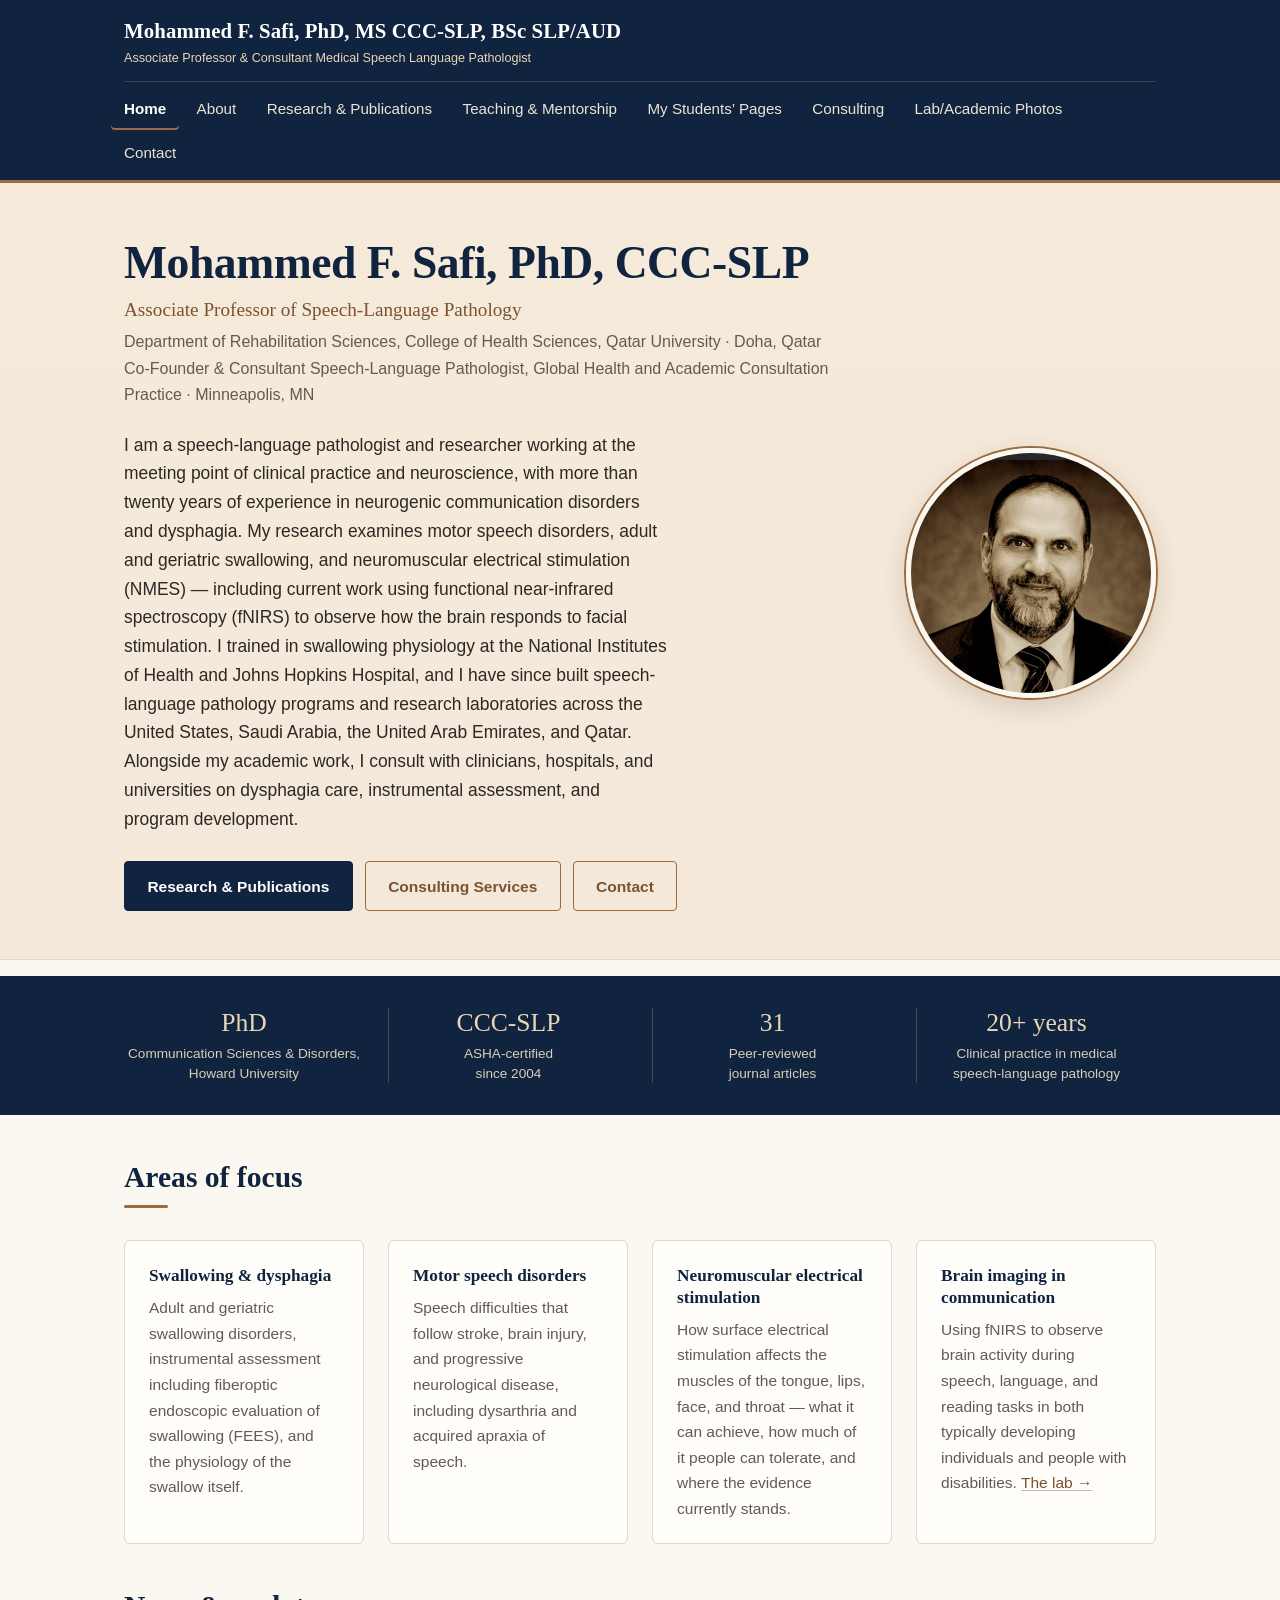
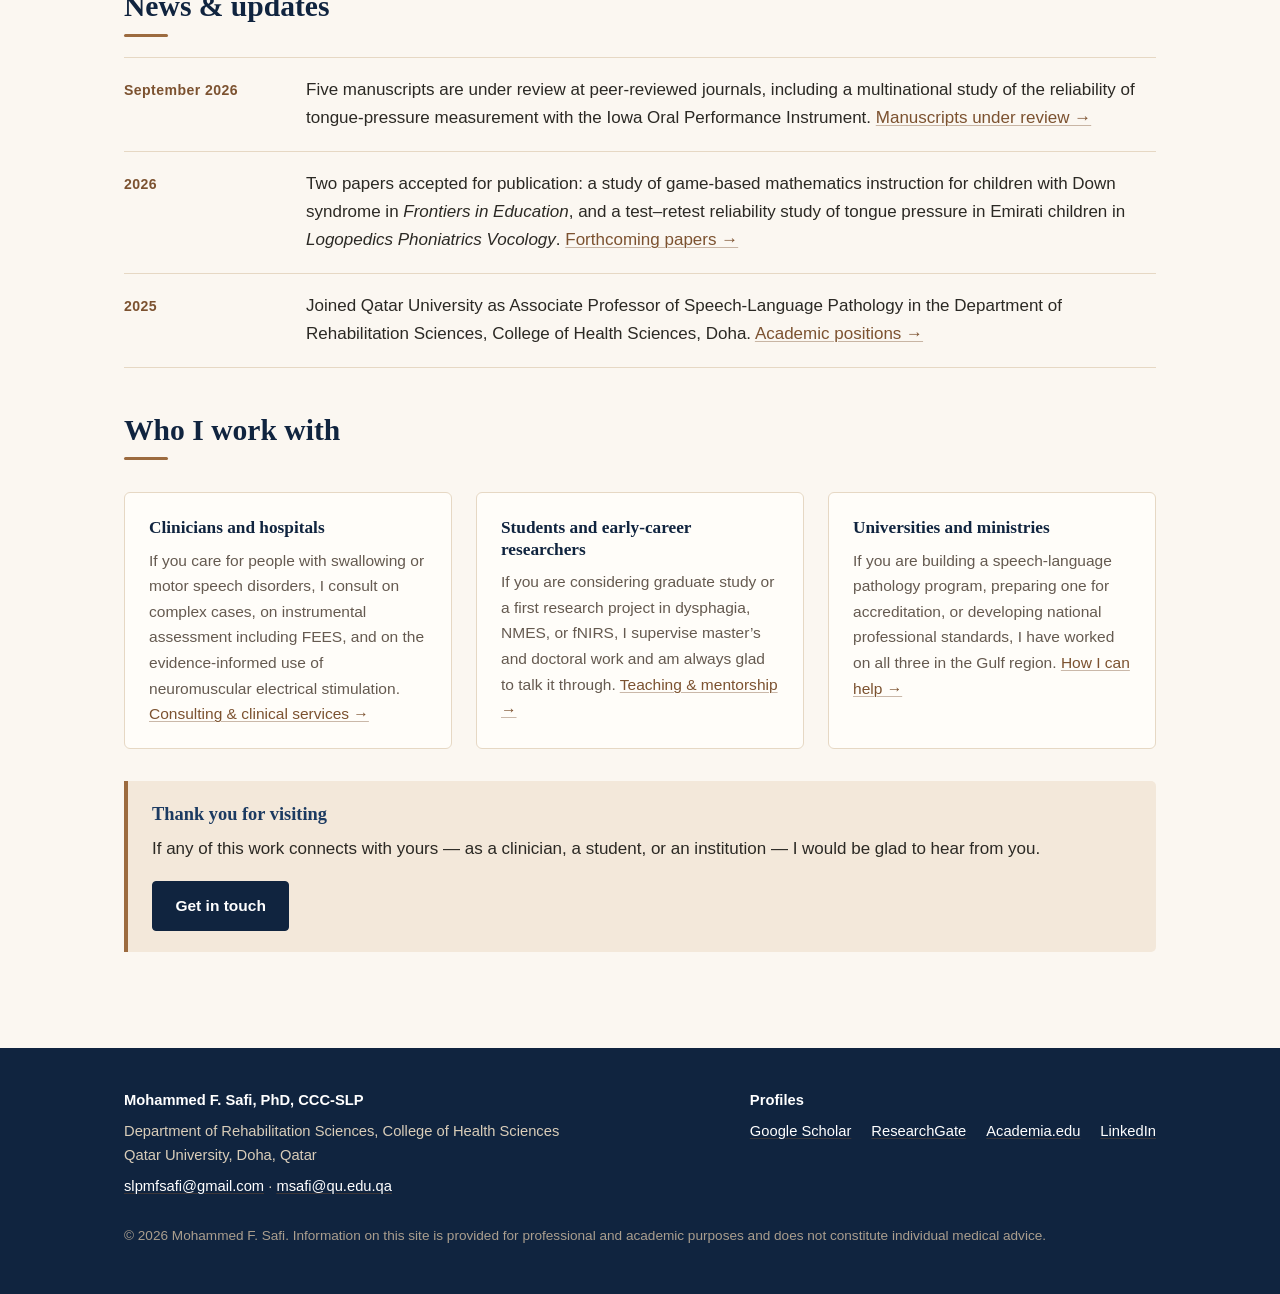
==== index.html @ d958c266 "Add lab.html for the Neuroscience of Education Research Lab A new page for the laboratory founded at" ====
<!DOCTYPE html>
<html lang="en">
<head>
<meta charset="utf-8">
<meta name="viewport" content="width=device-width, initial-scale=1">
<title>Dr. Mohammed F. Safi, PhD, CCC-SLP | Speech-Language Pathology</title>
<meta name="description" content="Dr. Mohammed F. Safi, PhD, CCC-SLP — Associate Professor of Speech-Language Pathology at Qatar University. Research and clinical practice in dysphagia, motor speech disorders, neuromuscular electrical stimulation (NMES), and fNIRS neuroimaging.">
<link rel="canonical" href="https://slpmfsafi.github.io/">
<meta property="og:type" content="profile">
<meta property="og:title" content="Dr. Mohammed F. Safi, PhD, CCC-SLP">
<meta property="og:description" content="Associate Professor of Speech-Language Pathology at Qatar University. Dysphagia, motor speech disorders, NMES and fNIRS neuroimaging research.">
<meta property="og:image" content="https://slpmfsafi.github.io/assets/headshot.jpg">
<meta property="og:url" content="https://slpmfsafi.github.io/">
<meta name="twitter:card" content="summary">
<link rel="icon" href="assets/favicon.svg" type="image/svg+xml">
<link rel="apple-touch-icon" href="assets/headshot-small.jpg">
<link rel="stylesheet" href="assets/style.css?v=8e58b23b">
<script type="application/ld+json">
{
  "@context":"https://schema.org",
  "@type":"Person",
  "name":"Mohammed F. Safi",
  "honorificPrefix":"Dr.",
  "honorificSuffix":"PhD, CCC-SLP",
  "jobTitle":"Associate Professor of Speech-Language Pathology",
  "url":"https://slpmfsafi.github.io/",
  "image":"https://slpmfsafi.github.io/assets/headshot.jpg",
  "email":"mailto:slpmfsafi@gmail.com",
  "worksFor":{"@type":"CollegeOrUniversity","name":"Qatar University","department":"Department of Rehabilitation Sciences, College of Health Sciences"},
  "alumniOf":[
    {"@type":"CollegeOrUniversity","name":"Howard University"},
    {"@type":"CollegeOrUniversity","name":"Rockhurst University"},
    {"@type":"CollegeOrUniversity","name":"Applied Science University, Amman"}
  ],
  "knowsAbout":["Dysphagia","Motor speech disorders","Neurogenic communication disorders","Neuromuscular electrical stimulation","Fiberoptic endoscopic evaluation of swallowing","fNIRS neuroimaging"],
  "sameAs":[
    "https://scholar.google.com/citations?user=mkrERxgAAAAJ",
    "https://www.researchgate.net/profile/Mohammed_Safi7",
    "https://www.linkedin.com/in/mohammed-safi-00587445/",
    "https://fontbonne.academia.edu/MohammedSafi"
  ]
}
</script>
</head>
<body>
<a class="skip-link" href="#main">Skip to main content</a>

<header class="site-header">
  <div class="wrap header-inner">
    <a class="brand" href="index.html">
      <span class="brand-name">Mohammed F. Safi, PhD, MS CCC-SLP, BSc SLP/AUD</span>
      <span class="brand-role">Associate Professor &amp; Consultant Medical Speech Language Pathologist</span>
    </a>
    <nav class="site-nav" aria-label="Main">
      <ul>
        <li><a href="index.html" aria-current="page">Home</a></li>
        <li><a href="about.html">About</a></li>
        <li><a href="research.html">Research &amp; Publications</a></li>
        <li><a href="teaching.html">Teaching &amp; Mentorship</a></li>
        <li><a href="students.html">My Students&rsquo; Pages</a></li>
        <li><a href="consulting.html">Consulting</a></li>
        <li><a href="photos.html">Lab/Academic Photos</a></li>
        <li><a href="contact.html">Contact</a></li>
      </ul>
    </nav>
  </div>
</header>

<main id="main">

  <section class="hero">
    <div class="wrap hero-grid">
      <div>
        <h1>Mohammed F. Safi, PhD, CCC-SLP</h1>
        <p class="role">Associate Professor of Speech-Language Pathology</p>
        <p class="affil">Department of Rehabilitation Sciences, College of Health Sciences, Qatar University &middot; Doha, Qatar<br>
        Co-Founder &amp; Consultant Speech-Language Pathologist, Global Health and Academic Consultation Practice &middot; Minneapolis, MN</p>
        <p class="intro">I am a speech-language pathologist and researcher working at the meeting point of clinical practice and neuroscience, with more than twenty years of experience in neurogenic communication disorders and dysphagia. My research examines motor speech disorders, adult and geriatric swallowing, and neuromuscular electrical stimulation (NMES) &mdash; including current work using functional near-infrared spectroscopy (fNIRS) to observe how the brain responds to facial stimulation. I trained in swallowing physiology at the National Institutes of Health and Johns Hopkins Hospital, and I have since built speech-language pathology programs and research laboratories across the United States, Saudi Arabia, the United Arab Emirates, and Qatar. Alongside my academic work, I consult with clinicians, hospitals, and universities on dysphagia care, instrumental assessment, and program development.</p>
        <div class="btn-row">
          <a class="btn" href="research.html">Research &amp; Publications</a>
          <a class="btn btn-outline" href="consulting.html">Consulting Services</a>
          <a class="btn btn-outline" href="contact.html">Contact</a>
        </div>
      </div>
      <img class="portrait" src="assets/headshot.jpg" width="720" height="720"
           alt="Portrait of Dr. Mohammed F. Safi, wearing a dark suit and tie.">
    </div>
  </section>

  <section class="credentials" aria-label="Credentials at a glance">
    <div class="wrap">
      <ul>
        <li><span class="num">PhD</span><span class="lbl">Communication Sciences &amp; Disorders,<br>Howard University</span></li>
        <li><span class="num">CCC-SLP</span><span class="lbl">ASHA-certified<br>since 2004</span></li>
        <li><span class="num">31</span><span class="lbl">Peer-reviewed<br>journal articles</span></li>
        <li><span class="num">20+ years</span><span class="lbl">Clinical practice in medical<br>speech-language pathology</span></li>
      </ul>
    </div>
  </section>

  <div class="wrap">
    <h2>Areas of focus</h2>
    <div class="cards cards-4">
      <div class="card">
        <h3>Swallowing &amp; dysphagia</h3>
        <p>Adult and geriatric swallowing disorders, instrumental assessment including fiberoptic endoscopic evaluation of swallowing (FEES), and the physiology of the swallow itself.</p>
      </div>
      <div class="card">
        <h3>Motor speech disorders</h3>
        <p>Speech difficulties that follow stroke, brain injury, and progressive neurological disease, including dysarthria and acquired apraxia of speech.</p>
      </div>
      <div class="card">
        <h3>Neuromuscular electrical stimulation</h3>
        <p>How surface electrical stimulation affects the muscles of the tongue, lips, face, and throat &mdash; what it can achieve, how much of it people can tolerate, and where the evidence currently stands.</p>
      </div>
      <div class="card">
        <h3>Brain imaging in communication</h3>
        <p>Using fNIRS to observe brain activity during speech, language, and reading tasks in both typically developing individuals and people with disabilities. <a href="lab.html">The lab &rarr;</a></p>
      </div>
    </div>

    <!-- ================= NEWS & UPDATES =================
         Newest first. Keep exactly THREE items here.
         To add an item: insert a new <div class="entry"> directly below this
         comment, then remove the last entry in the list. Once there are more
         than three items in total, move the removed ones (newest first) to a
         new archive page, news.html, built from this same markup, and add a
         "See all news" link after the list.
         ===================================================== -->
    <h2 id="news">News &amp; updates</h2>
    <div class="entries">
      <div class="entry">
        <div class="when">September 2026</div>
        <div class="what"><p class="detail">Five manuscripts are under review at peer-reviewed journals, including a multinational study of the reliability of tongue-pressure measurement with the Iowa Oral Performance Instrument. <a href="research.html#under-review">Manuscripts under review &rarr;</a></p></div>
      </div>
      <div class="entry">
        <div class="when">2026</div>
        <div class="what"><p class="detail">Two papers accepted for publication: a study of game-based mathematics instruction for children with Down syndrome in <em>Frontiers in Education</em>, and a test&ndash;retest reliability study of tongue pressure in Emirati children in <em>Logopedics Phoniatrics Vocology</em>. <a href="research.html#y2026">Forthcoming papers &rarr;</a></p></div>
      </div>
      <div class="entry">
        <div class="when">2025</div>
        <div class="what"><p class="detail">Joined Qatar University as Associate Professor of Speech-Language Pathology in the Department of Rehabilitation Sciences, College of Health Sciences, Doha. <a href="about.html#positions">Academic positions &rarr;</a></p></div>
      </div>
    </div>

    <h2>Who I work with</h2>
    <div class="cards">
      <div class="card">
        <h3>Clinicians and hospitals</h3>
        <p>If you care for people with swallowing or motor speech disorders, I consult on complex cases, on instrumental assessment including FEES, and on the evidence-informed use of neuromuscular electrical stimulation. <a href="consulting.html">Consulting &amp; clinical services &rarr;</a></p>
      </div>
      <div class="card">
        <h3>Students and early-career researchers</h3>
        <p>If you are considering graduate study or a first research project in dysphagia, NMES, or fNIRS, I supervise master&rsquo;s and doctoral work and am always glad to talk it through. <a href="teaching.html">Teaching &amp; mentorship &rarr;</a></p>
      </div>
      <div class="card">
        <h3>Universities and ministries</h3>
        <p>If you are building a speech-language pathology program, preparing one for accreditation, or developing national professional standards, I have worked on all three in the Gulf region. <a href="consulting.html">How I can help &rarr;</a></p>
      </div>
    </div>

    <div class="callout">
      <h3>Thank you for visiting</h3>
      <p>If any of this work connects with yours &mdash; as a clinician, a student, or an institution &mdash; I would be glad to hear from you.</p>
      <p><a class="btn" href="contact.html">Get in touch</a></p>
    </div>
  </div>

</main>

<footer class="site-footer">
  <div class="wrap footer-inner">
    <div>
      <p><strong style="color:#fff">Mohammed F. Safi, PhD, CCC-SLP</strong></p>
      <p>Department of Rehabilitation Sciences, College of Health Sciences<br>Qatar University, Doha, Qatar</p>
      <p><a href="mailto:slpmfsafi@gmail.com">slpmfsafi@gmail.com</a> &middot; <a href="mailto:msafi@qu.edu.qa">msafi@qu.edu.qa</a></p>
    </div>
    <div>
      <p><strong style="color:#fff">Profiles</strong></p>
      <ul>
        <li><a href="https://scholar.google.com/citations?user=mkrERxgAAAAJ">Google Scholar</a></li>
        <li><a href="https://www.researchgate.net/profile/Mohammed_Safi7">ResearchGate</a></li>
        <li><a href="https://fontbonne.academia.edu/MohammedSafi">Academia.edu</a></li>
        <li><a href="https://www.linkedin.com/in/mohammed-safi-00587445/">LinkedIn</a></li>
      </ul>
    </div>
  </div>
  <div class="wrap"><p class="fine">&copy; 2026 Mohammed F. Safi. Information on this site is provided for professional and academic purposes and does not constitute individual medical advice.</p></div>
</footer>

</body>
</html>
---- assets/style.css ----
/* ==========================================================================
   Dr. Mohammed F. Safi — shared stylesheet
   Plain CSS. No frameworks, no build step.
   ========================================================================== */

:root{
  --navy:#10243F;
  --navy-soft:#1B3A61;
  --ink:#2B2924;
  --muted:#655A50;
  --cream:#FBF7F1;
  --sand:#F3E8DA;
  --line:#E6D8C4;
  --accent:#7C5230;
  --accent-bright:#9C6B3F;
  --card:#FFFDF9;
  --parchment:#E9D5B7;
  --serif:"Iowan Old Style","Palatino Linotype",Palatino,"Book Antiqua",Georgia,"Times New Roman",serif;
  --sans:-apple-system,BlinkMacSystemFont,"Segoe UI",Roboto,"Helvetica Neue",Arial,sans-serif;
  --wrap:1080px;
  --narrow:760px;
}

*,*::before,*::after{box-sizing:border-box}

html{-webkit-text-size-adjust:100%}

body{
  margin:0;
  background:var(--cream);
  color:var(--ink);
  font-family:var(--sans);
  font-size:1.0625rem;
  line-height:1.65;
  -webkit-font-smoothing:antialiased;
}

/* --- Skip link (accessibility) ------------------------------------------ */
.skip-link{
  position:absolute;left:-9999px;top:0;
  background:var(--navy);color:#fff;padding:.75rem 1.25rem;z-index:100;
  text-decoration:none;border-radius:0 0 4px 0;
}
.skip-link:focus{left:0}

/* --- Typography ---------------------------------------------------------- */
h1,h2,h3,h4{font-family:var(--serif);color:var(--navy);line-height:1.25;font-weight:600;margin:0 0 .5em}
h1{font-size:clamp(1.9rem,4.6vw,2.85rem);letter-spacing:-.01em}
h2{font-size:clamp(1.4rem,3vw,1.85rem);margin-top:2.75rem}
h2::after{content:"";display:block;width:2.75rem;height:3px;border-radius:2px;background:var(--accent-bright);margin-top:.55rem}
h3{font-size:1.15rem;margin-top:2rem;color:var(--navy-soft)}
h4{font-size:1rem;margin-top:1.5rem;font-family:var(--sans);text-transform:uppercase;
   letter-spacing:.08em;color:var(--muted);font-weight:700}
p{margin:0 0 1.1rem}
a{color:var(--accent);text-decoration:underline;text-underline-offset:2px;
  text-decoration-thickness:1px;text-decoration-color:rgba(124,82,48,.4)}
a:hover,a:focus{color:var(--navy);text-decoration-color:currentColor}
:focus-visible{outline:3px solid var(--accent-bright);outline-offset:2px;border-radius:2px}
strong{font-weight:700;color:var(--navy)}
hr{border:0;border-top:1px solid var(--line);margin:2.5rem 0}

/* --- Layout -------------------------------------------------------------- */
.wrap{max-width:var(--wrap);margin:0 auto;padding:0 1.5rem}
.narrow{max-width:var(--narrow)}
main{padding-bottom:4rem}
section{margin-bottom:1rem}

/* --- Header & navigation ------------------------------------------------- */
.site-header{background:var(--navy);color:#fff;border-bottom:3px solid var(--accent-bright)}
.site-header a{color:#fff}
.header-inner{padding-top:1.15rem;padding-bottom:.35rem}
.brand{display:block;text-decoration:none;margin-bottom:.85rem;max-width:70ch}
.brand:hover,.brand:focus{text-decoration:none}
.brand-name{display:block;font-family:var(--serif);font-weight:600;line-height:1.25;
  font-size:clamp(1.02rem,2.3vw,1.3rem);letter-spacing:.005em}
.brand-role{display:block;font-family:var(--sans);font-size:.79rem;font-weight:500;
  color:var(--parchment);margin-top:.28rem;line-height:1.45}

.site-nav{border-top:1px solid rgba(255,255,255,.14);padding-top:.35rem}
.site-nav ul{display:flex;flex-wrap:wrap;gap:.1rem .3rem;list-style:none;margin:0 0 0 -.8rem;padding:0}
.site-nav a{
  display:block;padding:.55rem .8rem;border-radius:4px;text-decoration:none;
  font-size:.95rem;color:#EDE4D6;
}
.site-nav a:hover,.site-nav a:focus{background:rgba(255,255,255,.12);color:#fff}
.site-nav a[aria-current]{color:#fff;font-weight:600;box-shadow:inset 0 -2px 0 var(--accent-bright)}

/* --- Page header band ---------------------------------------------------- */
.page-head{background:var(--sand);border-bottom:1px solid var(--line);padding:2.75rem 0 2.25rem;margin-bottom:2.5rem}
.page-head h1{margin-bottom:.35rem}
.page-head p{color:var(--muted);max-width:60ch;margin-bottom:0;font-size:1.05rem}

.meta-line{color:var(--muted);font-size:.98rem;margin-top:-.35rem}

/* --- Home hero ----------------------------------------------------------- */
.hero{background:linear-gradient(180deg,#F6EADA 0%,var(--sand) 100%);border-bottom:1px solid var(--line);padding:3.25rem 0 3rem}
.hero-grid{display:grid;grid-template-columns:minmax(0,1fr) 250px;gap:2.5rem 3rem;align-items:center}
.hero h1{margin-bottom:.15rem}
.hero .role{font-family:var(--serif);font-size:1.2rem;color:var(--accent);margin:0 0 .2rem}
.hero .affil{color:var(--muted);font-size:1rem;margin-bottom:1.4rem}
.hero .intro{font-size:1.09rem;max-width:56ch}
.portrait{
  width:250px;height:250px;border-radius:50%;object-fit:cover;display:block;
  border:5px solid var(--cream);box-shadow:0 0 0 2px var(--accent-bright),0 8px 28px rgba(70,45,20,.18);
}

/* --- Credentials strip --------------------------------------------------- */
.credentials{background:var(--navy);color:#fff;padding:2rem 0}
.credentials ul{
  display:grid;grid-template-columns:repeat(4,1fr);gap:1.5rem;
  list-style:none;margin:0;padding:0;text-align:center;
}
.credentials li+li{border-left:1px solid rgba(255,255,255,.18)}
.credentials .num{display:block;font-family:var(--serif);font-size:1.6rem;color:var(--parchment);line-height:1.2}
.credentials .lbl{display:block;font-size:.85rem;color:#D9CDB9;margin-top:.3rem;line-height:1.45}

/* --- Buttons ------------------------------------------------------------- */
.btn-row{display:flex;flex-wrap:wrap;gap:.75rem;margin:1.75rem 0 0}
.btn{
  display:inline-block;padding:.7rem 1.4rem;border-radius:4px;text-decoration:none;
  font-size:.97rem;font-weight:600;border:1.5px solid var(--navy);
  background:var(--navy);color:#fff;transition:background .15s,color .15s;
}
.btn:hover,.btn:focus{background:var(--navy-soft);border-color:var(--navy-soft);color:#fff;text-decoration:none}
.btn-outline{background:transparent;color:var(--accent);border-color:var(--accent-bright)}
.btn-outline:hover,.btn-outline:focus{background:var(--accent);color:#fff;border-color:var(--accent)}

/* --- Cards --------------------------------------------------------------- */
.cards{display:grid;grid-template-columns:repeat(auto-fit,minmax(250px,1fr));gap:1.5rem;margin:2rem 0}
.cards-4{grid-template-columns:repeat(auto-fit,minmax(215px,1fr))}
.card{background:var(--card);border:1px solid var(--line);border-radius:6px;padding:1.5rem 1.5rem 1.35rem}
.card h3{margin-top:0;font-size:1.08rem;color:var(--navy)}
.card p{margin-bottom:0;font-size:.97rem;color:var(--muted)}

/* --- Definition-style timeline (education, positions) -------------------- */
.entries{margin:1.25rem 0 0}
.entry{
  display:grid;grid-template-columns:150px minmax(0,1fr);gap:.4rem 2rem;
  padding:1.15rem 0;border-top:1px solid var(--line);
}
.entry:last-child{border-bottom:1px solid var(--line)}
.entry .when{font-size:.88rem;font-weight:700;color:var(--accent);letter-spacing:.03em;padding-top:.15rem}
.entry .what > :last-child{margin-bottom:0}
.entry .org{font-family:var(--serif);font-size:1.08rem;color:var(--navy);font-weight:600;margin:0 0 .2rem}
.entry .detail{margin:0 0 .35rem}
.entry .sub{color:var(--muted);font-size:.94rem;margin:0}

/* --- Plain lists --------------------------------------------------------- */
.tick{list-style:none;padding:0;margin:1rem 0}
.tick li{position:relative;padding:.5rem 0 .5rem 1.6rem;border-bottom:1px solid var(--line)}
.tick li::before{content:"";position:absolute;left:.25rem;top:1.15rem;width:6px;height:6px;
  border-radius:50%;background:var(--accent-bright)}
.tick li:last-child{border-bottom:0}

.plain{padding-left:1.2rem;margin:1rem 0}
.plain li{margin-bottom:.5rem}

.two-col{columns:2;column-gap:2.5rem}
.two-col li{break-inside:avoid}


/* --- Selected publications (journal tiles) ------------------------------ */
.selected{margin:1.5rem 0 1rem}
.pub-card{
  display:grid;grid-template-columns:172px minmax(0,1fr);gap:1rem 2rem;align-items:start;
  padding:1.6rem 0;border-top:1px solid var(--line);
}
.pub-card:last-of-type{border-bottom:1px solid var(--line)}
.tile-wrap{padding:.6rem .4rem .2rem;display:flex;justify-content:center}
.tile{
  position:relative;width:150px;min-height:112px;padding:1.1rem .9rem .8rem;
  background:var(--navy);color:var(--parchment);border-top:4px solid var(--accent-bright);
  border-radius:3px;box-shadow:0 10px 22px rgba(43,41,36,.22),0 2px 4px rgba(43,41,36,.15);
  transform:rotate(-2.2deg);transition:transform .2s ease;
}
.pub-card:nth-of-type(even) .tile{transform:rotate(1.6deg)}
.pub-card:hover .tile{transform:rotate(0deg)}
.tile::before{ /* the pin */
  content:"";position:absolute;top:-9px;left:50%;width:12px;height:12px;margin-left:-6px;border-radius:50%;
  background:radial-gradient(circle at 35% 35%,#E6C48F,var(--accent) 65%);box-shadow:0 2px 4px rgba(0,0,0,.35);
}
.tile .jname{display:block;font-family:var(--serif);font-size:.86rem;line-height:1.25;color:#fff;font-weight:600}
.tile .jmeta{display:block;margin-top:.55rem;font-size:.7rem;letter-spacing:.08em;text-transform:uppercase;color:var(--parchment)}
.tile .jmeta b{font-weight:700;color:#fff}
.pub-body .line-label{
  display:block;font-size:.72rem;font-weight:700;letter-spacing:.11em;text-transform:uppercase;color:var(--accent);margin-bottom:.35rem
}
.pub-body .cite{margin:0 0 .6rem;font-size:.97rem;line-height:1.55}
.pub-body .finding{margin:0 0 .85rem;color:var(--ink)}
.pub-body .finding::before{content:"";display:inline-block;width:1.6rem;height:3px;background:var(--accent-bright);margin:0 .6rem .25rem 0;border-radius:2px}
.doi-btn{
  display:inline-block;font-size:.83rem;font-weight:600;padding:.38rem .85rem;border-radius:4px;
  border:1.5px solid var(--accent-bright);color:var(--accent);text-decoration:none;
}
.doi-btn:hover,.doi-btn:focus{background:var(--accent);color:#fff;border-color:var(--accent);text-decoration:none}
.selected-note{color:var(--muted);font-size:.95rem;margin:1.25rem 0 0}
@media (max-width:620px){
  .pub-card{grid-template-columns:1fr;gap:.75rem}
  .tile-wrap{justify-content:flex-start;padding-left:.6rem}
  .tile{transform:rotate(-1.5deg)}
  .pub-card:nth-of-type(even) .tile{transform:rotate(1deg)}
}
@media (prefers-reduced-motion:reduce){ .tile{transition:none} }

/* --- Publications -------------------------------------------------------- */
.year-head{
  font-family:var(--serif);font-size:1.35rem;color:var(--navy);margin:2.5rem 0 .25rem;
  padding-bottom:.4rem;border-bottom:2px solid var(--line);
}
ol.pubs{list-style:none;counter-reset:none;margin:0;padding:0}
ol.pubs li{
  padding:1rem 0 1rem 0;border-bottom:1px solid var(--line);font-size:.99rem;line-height:1.6;
}
ol.pubs li:last-child{border-bottom:0}
.pub-meta{display:block;margin-top:.35rem;font-size:.85rem;color:var(--muted)}
.tag{
  display:inline-block;background:var(--sand);border:1px solid var(--line);color:var(--muted);
  font-size:.75rem;letter-spacing:.04em;padding:.12rem .5rem;border-radius:3px;margin-right:.35rem;
}
.doi{white-space:nowrap}


/* --- Photo gallery ------------------------------------------------------- */
.gallery{display:grid;grid-template-columns:repeat(auto-fill,minmax(290px,1fr));gap:1.9rem 1.6rem;margin:2rem 0 1rem}
.shot{margin:0}
.shot a{
  display:block;line-height:0;border:1px solid var(--line);border-radius:6px;overflow:hidden;
  background:var(--card);transition:border-color .18s ease, box-shadow .18s ease;
}
.shot a:hover,.shot a:focus{border-color:var(--accent-bright);box-shadow:0 4px 18px rgba(16,36,63,.13)}
.shot img{width:100%;height:215px;object-fit:cover;display:block;background:var(--sand)}
.shot figcaption{font-size:.93rem;color:var(--muted);line-height:1.5;margin-top:.65rem}
@media (max-width:620px){ .shot img{height:190px} }


/* --- Research figures ---------------------------------------------------- */
.figures{display:grid;gap:1.5rem;margin:1.5rem 0 1.25rem}
.figures.devices{grid-template-columns:repeat(auto-fit,minmax(200px,1fr))}
.figures.diagrams{grid-template-columns:repeat(auto-fit,minmax(280px,1fr))}
.figures.single{grid-template-columns:1fr;max-width:920px}
.figures.single .fig a{padding:.75rem}
.fig{margin:0}
.fig a{
  display:block;background:var(--card);border:1px solid var(--line);border-radius:6px;padding:1rem;
  line-height:0;transition:border-color .18s ease, box-shadow .18s ease;
}
.fig a:hover,.fig a:focus{border-color:var(--accent-bright);box-shadow:0 4px 18px rgba(16,36,63,.13)}
.fig img{width:100%;height:auto;display:block}
.figures.devices .fig img{height:220px;object-fit:contain}
.fig figcaption{font-size:.92rem;color:var(--muted);line-height:1.5;margin-top:.65rem}
.fig figcaption strong{color:var(--navy)}
.fig-credit{font-size:.82rem;color:var(--muted);margin:0 0 2.25rem}


/* --- Video --------------------------------------------------------------- */
.video-wrap{max-width:848px;margin:1.5rem 0 .75rem}
.video-wrap video{
  width:100%;height:auto;aspect-ratio:848/480;display:block;background:#000;
  border:1px solid var(--line);border-radius:6px;
}
.video-note{font-size:.9rem;color:var(--muted);margin:0 0 2.5rem}


/* --- Section sub-navigation & lab page ----------------------------------- */
.subnav{display:flex;flex-wrap:wrap;align-items:center;gap:.4rem .5rem;margin:-1rem 0 2rem;font-size:.9rem}
.subnav .lbl{color:var(--muted);font-size:.74rem;font-weight:700;letter-spacing:.1em;text-transform:uppercase;margin-right:.35rem}
.subnav a{padding:.36rem .85rem;border:1px solid var(--line);border-radius:999px;background:var(--card);color:var(--accent);text-decoration:none;font-weight:600}
.subnav a:hover,.subnav a:focus{border-color:var(--accent-bright);color:var(--navy)}
.subnav a[aria-current="page"]{background:var(--navy);color:#fff;border-color:var(--navy)}
.lab-split{display:grid;grid-template-columns:minmax(0,1.35fr) minmax(280px,1fr);gap:1.5rem 2.5rem;align-items:start;margin:1rem 0 .5rem}
.lab-split .fig{margin-top:.35rem}
@media (max-width:860px){ .lab-split{grid-template-columns:1fr} }

/* --- Callout ------------------------------------------------------------- */
.callout{
  background:var(--sand);border-left:4px solid var(--accent-bright);
  padding:1.35rem 1.5rem;border-radius:0 5px 5px 0;margin:2rem 0;
}
.callout > :last-child{margin-bottom:0}
.callout h3{margin-top:0}

/* --- Stats row (funding) ------------------------------------------------- */
.stats{display:grid;grid-template-columns:repeat(auto-fit,minmax(190px,1fr));gap:1.25rem;margin:1.5rem 0 2rem}
.stat{background:var(--card);border:1px solid var(--line);border-radius:6px;padding:1.25rem}
.stat .v{display:block;font-family:var(--serif);font-size:1.5rem;color:var(--navy)}
.stat .k{display:block;font-size:.85rem;color:var(--muted);margin-top:.25rem}

/* --- Contact ------------------------------------------------------------- */
.contact-list{list-style:none;padding:0;margin:1.5rem 0}
.contact-list li{padding:1.1rem 0;border-bottom:1px solid var(--line)}
.contact-list .k{display:block;font-size:.78rem;text-transform:uppercase;letter-spacing:.09em;
  color:var(--muted);font-weight:700;margin-bottom:.25rem}
.contact-list .v{font-size:1.05rem;word-break:break-word}

/* --- Footer -------------------------------------------------------------- */
.site-footer{background:var(--navy);color:#D9CDB9;padding:2.5rem 0;font-size:.92rem;margin-top:auto}
.site-footer a{color:#fff}
.footer-inner{display:flex;flex-wrap:wrap;gap:1rem 2.5rem;justify-content:space-between;align-items:flex-start}
.site-footer p{margin:0 0 .4rem}
.site-footer ul{list-style:none;margin:0;padding:0;display:flex;flex-wrap:wrap;gap:.35rem 1.25rem}
.site-footer .fine{color:#AA9E8E;font-size:.85rem;margin-top:1.25rem}

html,body{min-height:100%}
body{display:flex;flex-direction:column}
main{flex:1 0 auto}

/* --- Responsive ---------------------------------------------------------- */
@media (max-width:860px){
  .hero-grid{grid-template-columns:1fr;text-align:left}
  .portrait{width:180px;height:180px;order:-1}
  .credentials ul{grid-template-columns:repeat(2,1fr);gap:1.25rem}
  .credentials li:nth-child(odd){border-left:0}
  .credentials li:nth-child(3),.credentials li:nth-child(4){
    border-top:1px solid rgba(255,255,255,.18);padding-top:1.25rem}
  .two-col{columns:1}
}
@media (max-width:620px){
  body{font-size:1rem}
  .site-nav ul{gap:.1rem .2rem;margin-left:-.8rem}
  .entry{grid-template-columns:1fr;gap:.25rem}
  .entry .when{padding-top:0}
  .credentials ul{grid-template-columns:1fr;text-align:left}
  .credentials li{border-left:0!important;border-top:1px solid rgba(255,255,255,.18);padding-top:1rem}
  .credentials li:first-child{border-top:0;padding-top:0}
  .btn{width:100%;text-align:center}
}

/* --- Print --------------------------------------------------------------- */
@media print{
  .site-header,.site-footer,.btn-row,.skip-link{display:none}
  body{background:#fff;font-size:11pt}
  a{color:#000;text-decoration:none}
}
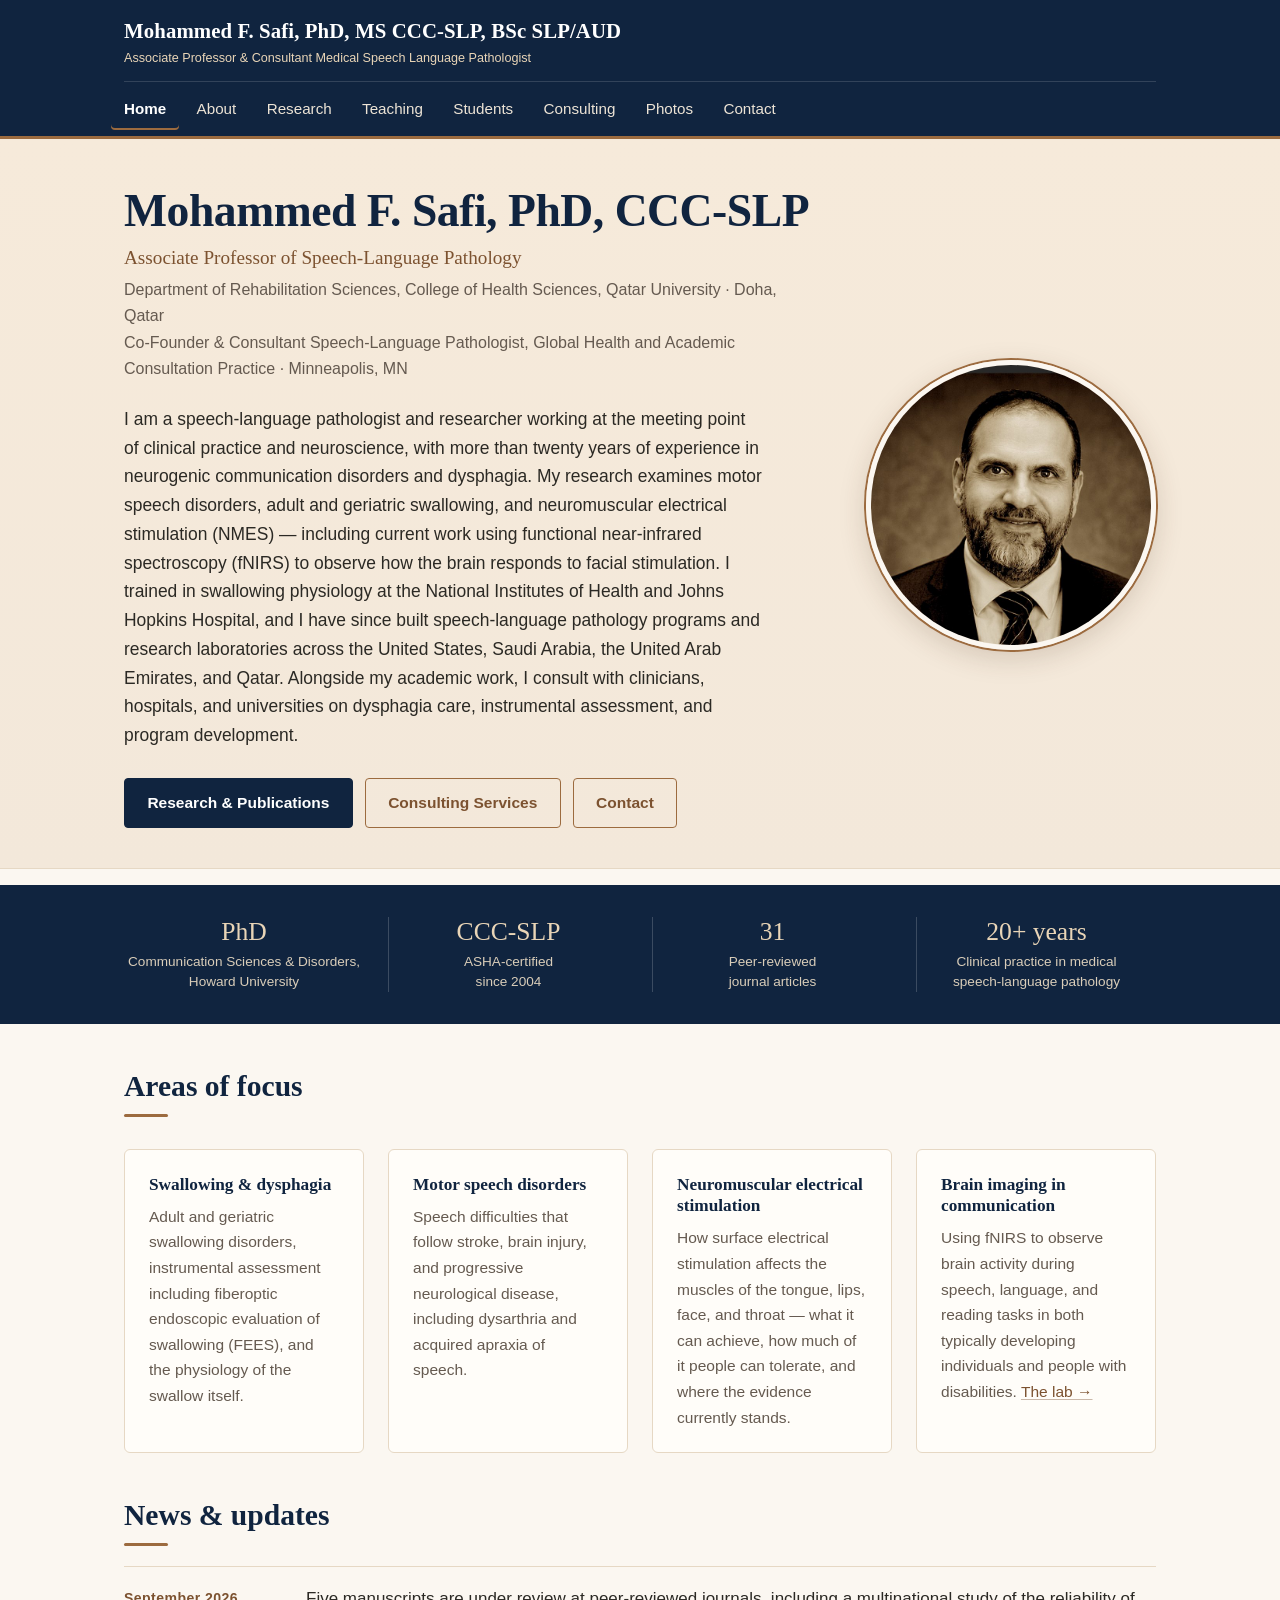
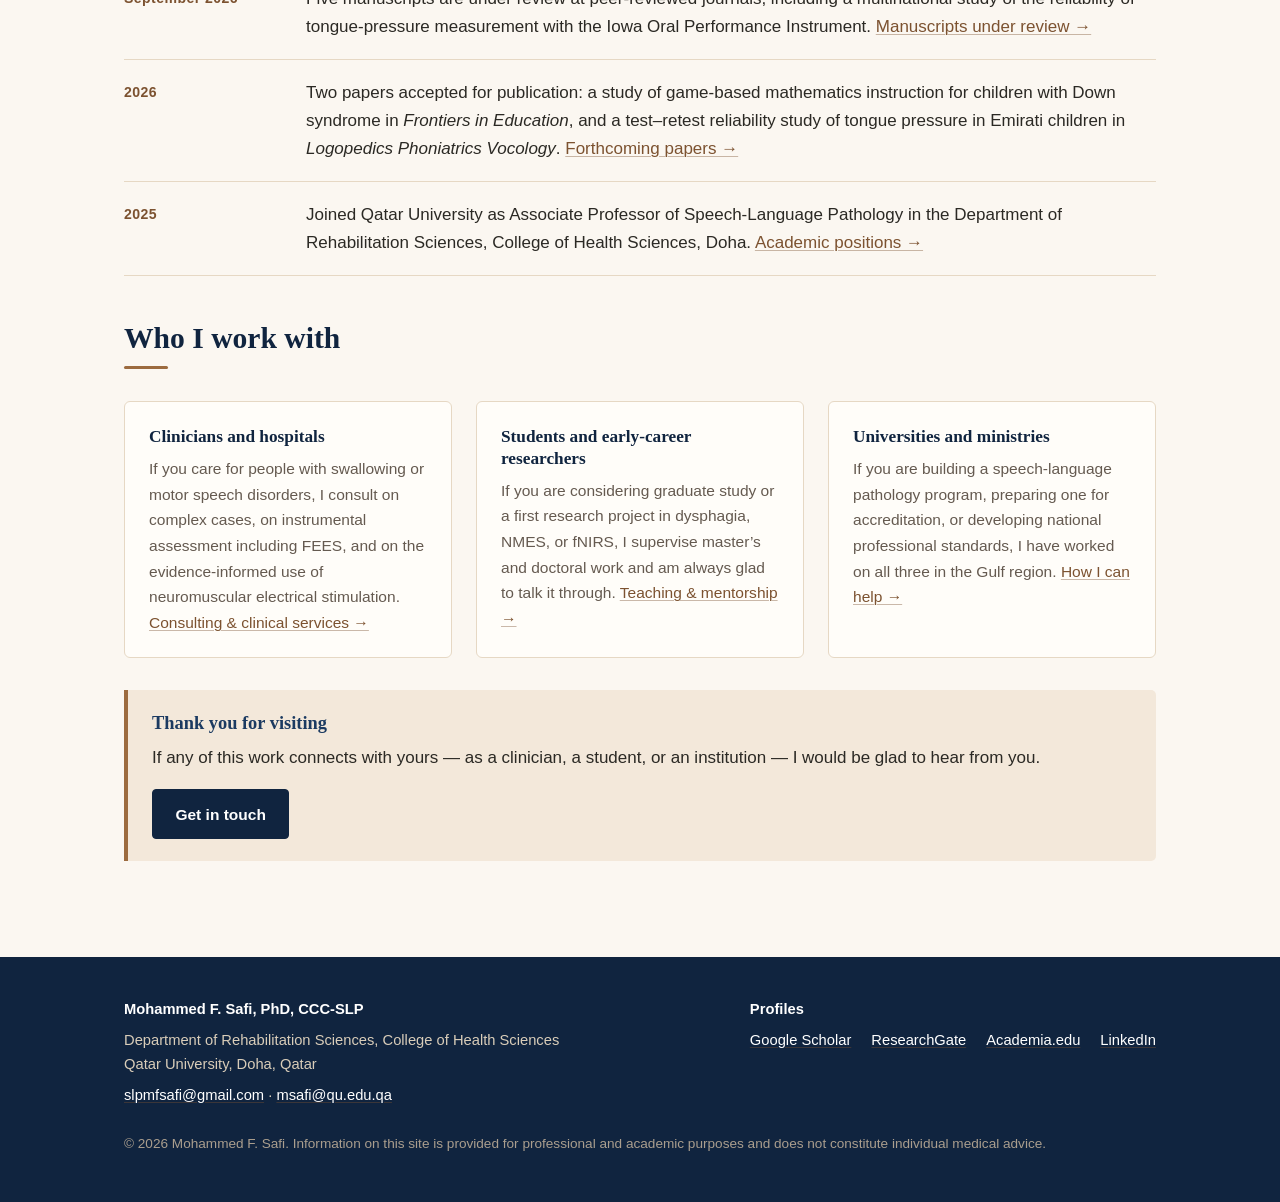
==== commit cf5c48d6: "Shorten menu labels and rebalance the home-page hero Menu: labels are now Home, About, Research, Tea" ====
--- a/index.html
+++ b/index.html
@@ -14,7 +14,7 @@
 <meta name="twitter:card" content="summary">
 <link rel="icon" href="assets/favicon.svg" type="image/svg+xml">
 <link rel="apple-touch-icon" href="assets/headshot-small.jpg">
-<link rel="stylesheet" href="assets/style.css?v=8e58b23b">
+<link rel="stylesheet" href="assets/style.css?v=8261c500">
 <script type="application/ld+json">
 {
   "@context":"https://schema.org",
@@ -55,11 +55,11 @@
       <ul>
         <li><a href="index.html" aria-current="page">Home</a></li>
         <li><a href="about.html">About</a></li>
-        <li><a href="research.html">Research &amp; Publications</a></li>
-        <li><a href="teaching.html">Teaching &amp; Mentorship</a></li>
-        <li><a href="students.html">My Students&rsquo; Pages</a></li>
+        <li><a href="research.html">Research</a></li>
+        <li><a href="teaching.html">Teaching</a></li>
+        <li><a href="students.html">Students</a></li>
         <li><a href="consulting.html">Consulting</a></li>
-        <li><a href="photos.html">Lab/Academic Photos</a></li>
+        <li><a href="photos.html">Photos</a></li>
         <li><a href="contact.html">Contact</a></li>
       </ul>
     </nav>
--- a/assets/style.css
+++ b/assets/style.css
@@ -93,14 +93,14 @@
 .meta-line{color:var(--muted);font-size:.98rem;margin-top:-.35rem}
 
 /* --- Home hero ----------------------------------------------------------- */
-.hero{background:linear-gradient(180deg,#F6EADA 0%,var(--sand) 100%);border-bottom:1px solid var(--line);padding:3.25rem 0 3rem}
-.hero-grid{display:grid;grid-template-columns:minmax(0,1fr) 250px;gap:2.5rem 3rem;align-items:center}
+.hero{background:linear-gradient(180deg,#F6EADA 0%,var(--sand) 100%);border-bottom:1px solid var(--line);padding:2.75rem 0 2.5rem}
+.hero-grid{display:grid;grid-template-columns:minmax(0,1fr) 290px;gap:2rem 3rem;align-items:center}
 .hero h1{margin-bottom:.15rem}
 .hero .role{font-family:var(--serif);font-size:1.2rem;color:var(--accent);margin:0 0 .2rem}
 .hero .affil{color:var(--muted);font-size:1rem;margin-bottom:1.4rem}
-.hero .intro{font-size:1.09rem;max-width:56ch}
+.hero .intro{font-size:1.09rem;max-width:66ch}
 .portrait{
-  width:250px;height:250px;border-radius:50%;object-fit:cover;display:block;
+  width:290px;height:290px;border-radius:50%;object-fit:cover;display:block;
   border:5px solid var(--cream);box-shadow:0 0 0 2px var(--accent-bright),0 8px 28px rgba(70,45,20,.18);
 }
 
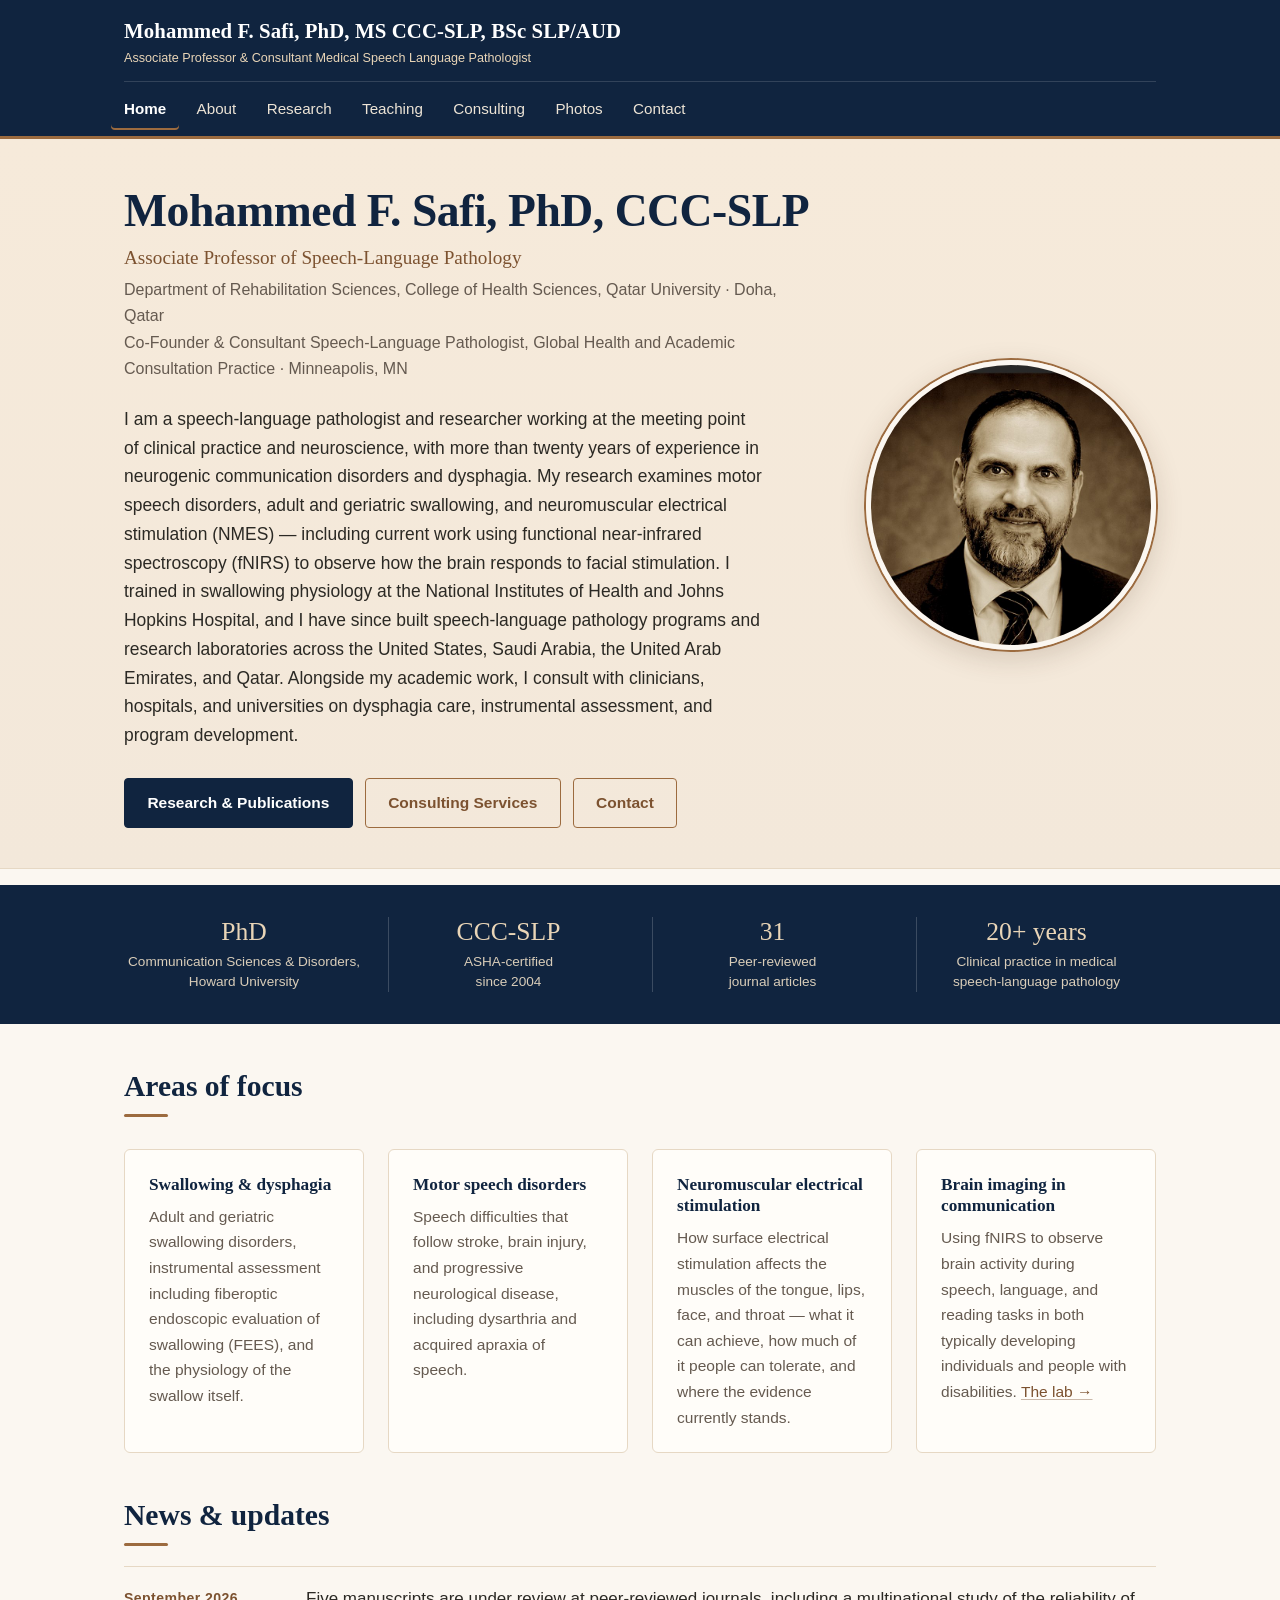
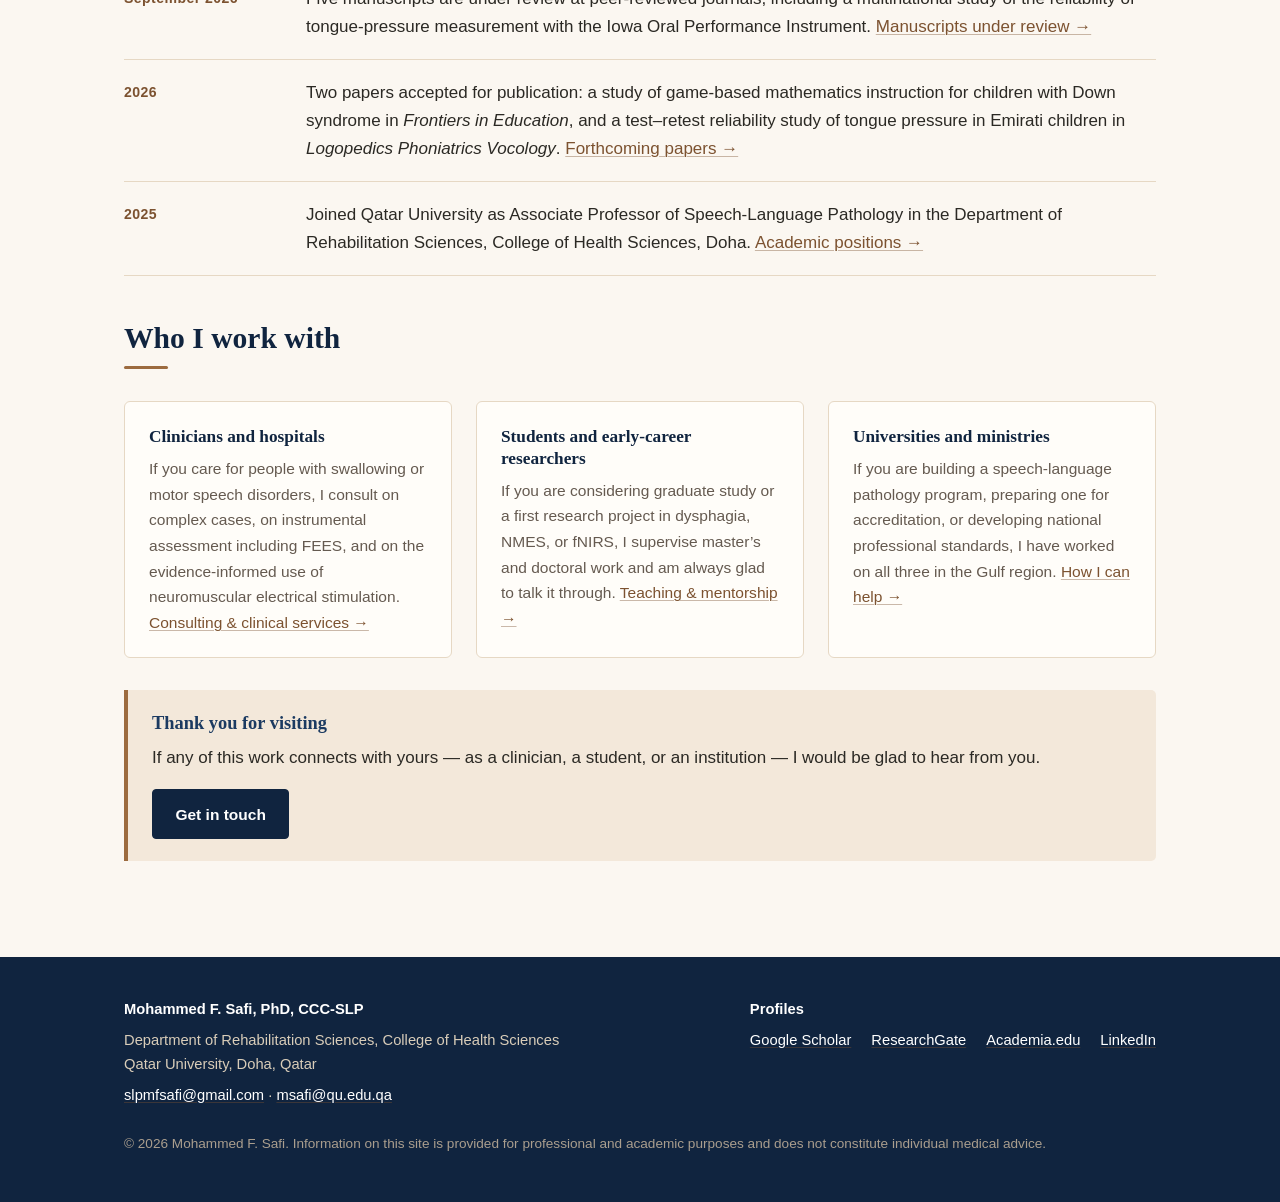
==== commit 96ea80b4: "Move student pages into Teaching as "Previous students" Relocate the four student portfolio links an" ====
--- a/index.html
+++ b/index.html
@@ -57,7 +57,6 @@
         <li><a href="about.html">About</a></li>
         <li><a href="research.html">Research</a></li>
         <li><a href="teaching.html">Teaching</a></li>
-        <li><a href="students.html">Students</a></li>
         <li><a href="consulting.html">Consulting</a></li>
         <li><a href="photos.html">Photos</a></li>
         <li><a href="contact.html">Contact</a></li>
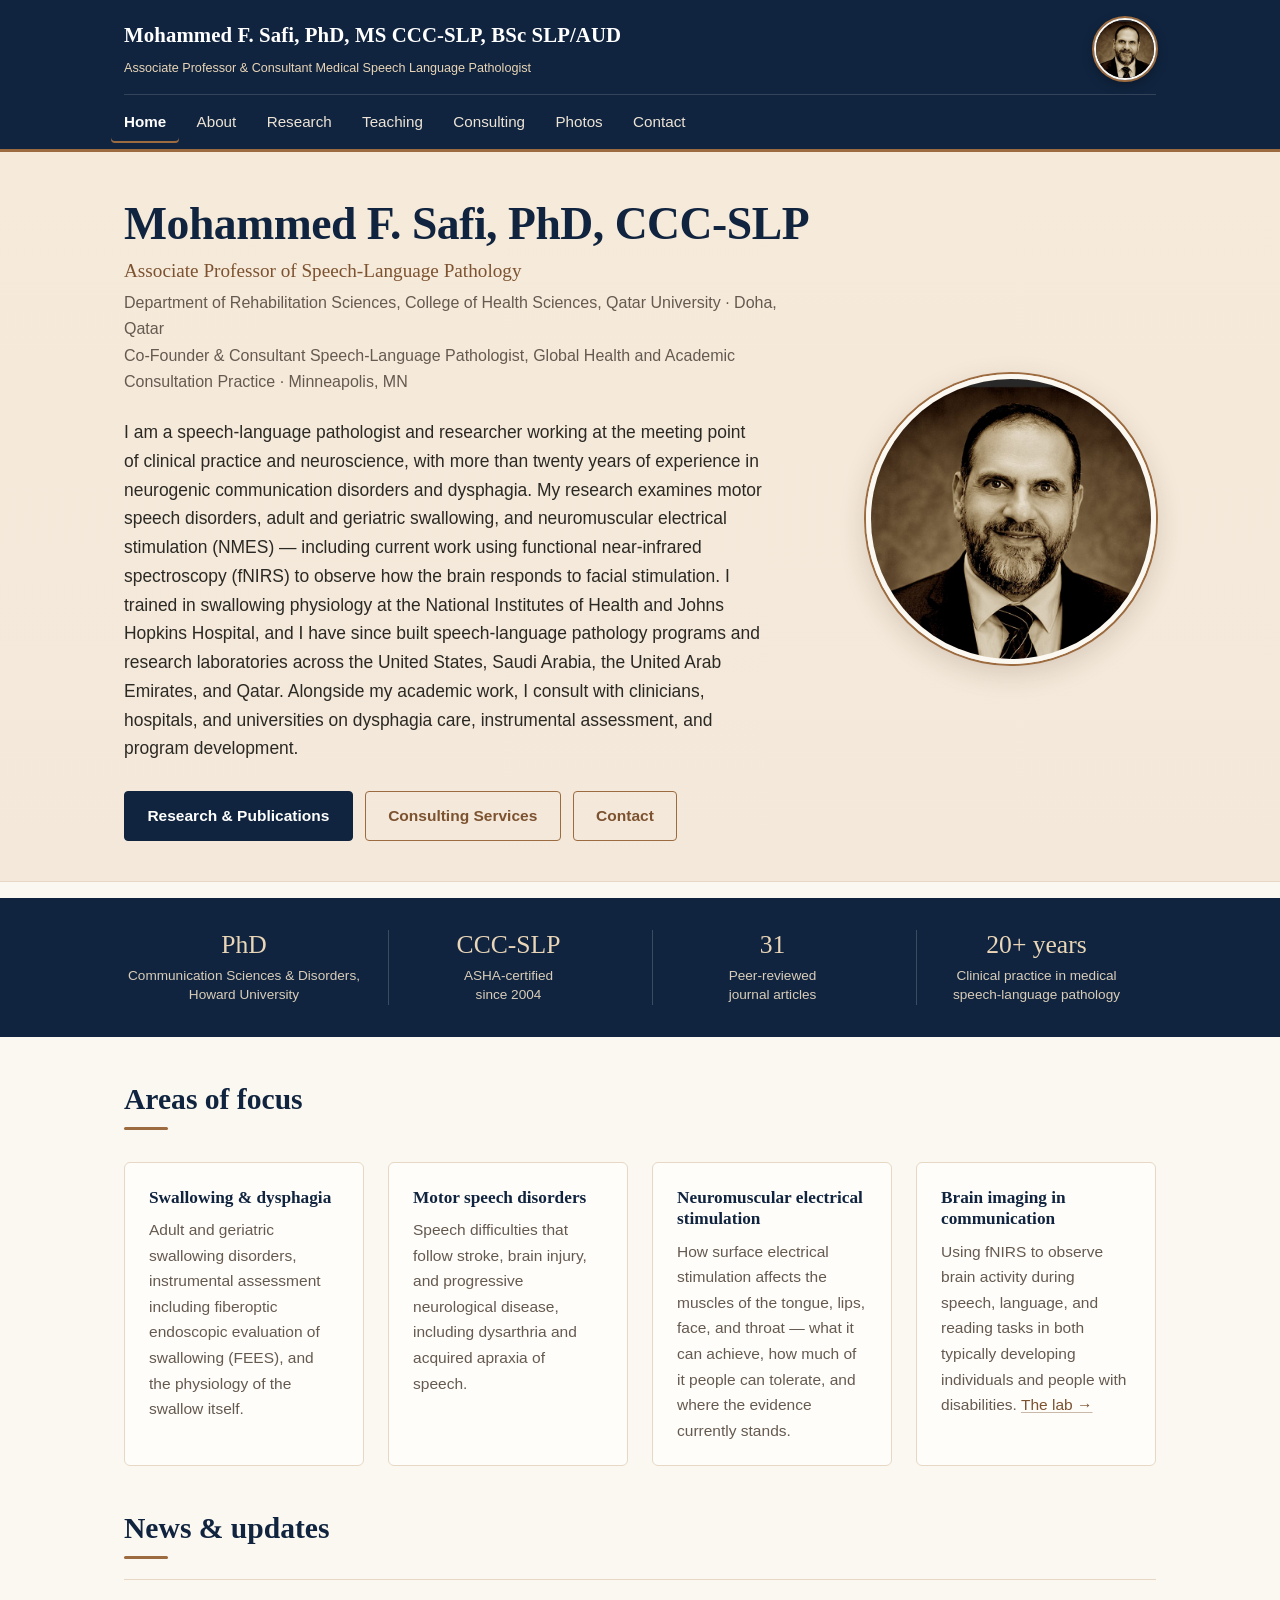
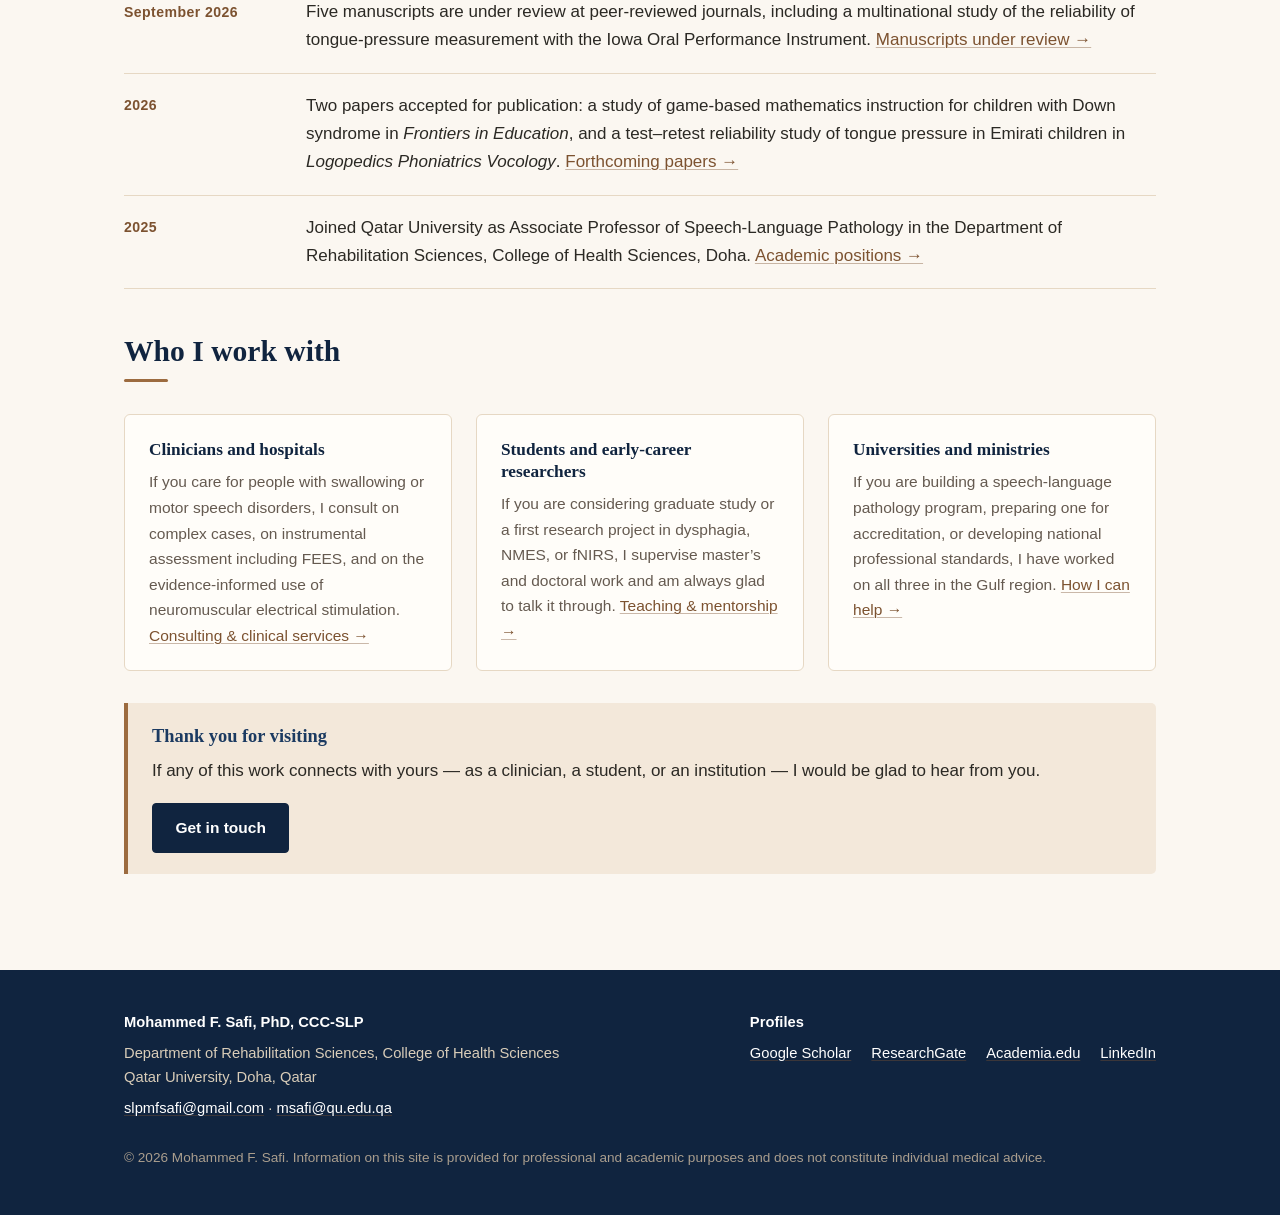
==== commit 01eba712: "Add a small portrait to the site header beside the name Place a round 62px headshot at the right edg" ====
--- a/index.html
+++ b/index.html
@@ -14,7 +14,7 @@
 <meta name="twitter:card" content="summary">
 <link rel="icon" href="assets/favicon.svg" type="image/svg+xml">
 <link rel="apple-touch-icon" href="assets/headshot-small.jpg">
-<link rel="stylesheet" href="assets/style.css?v=8261c500">
+<link rel="stylesheet" href="assets/style.css?v=3e99fffe">
 <script type="application/ld+json">
 {
   "@context":"https://schema.org",
@@ -50,6 +50,7 @@
     <a class="brand" href="index.html">
       <span class="brand-name">Mohammed F. Safi, PhD, MS CCC-SLP, BSc SLP/AUD</span>
       <span class="brand-role">Associate Professor &amp; Consultant Medical Speech Language Pathologist</span>
+      <img class="brand-photo" src="assets/headshot-small.jpg" alt="" width="360" height="360">
     </a>
     <nav class="site-nav" aria-label="Main">
       <ul>
--- a/assets/style.css
+++ b/assets/style.css
@@ -69,8 +69,16 @@
 .site-header{background:var(--navy);color:#fff;border-bottom:3px solid var(--accent-bright)}
 .site-header a{color:#fff}
 .header-inner{padding-top:1.15rem;padding-bottom:.35rem}
-.brand{display:block;text-decoration:none;margin-bottom:.85rem;max-width:70ch}
+.brand{display:grid;grid-template-columns:minmax(0,1fr) auto;align-items:center;column-gap:1.25rem;
+  text-decoration:none;margin-bottom:.85rem}
 .brand:hover,.brand:focus{text-decoration:none}
+.brand-name,.brand-role{max-width:70ch}
+.brand-photo{
+  grid-column:2;grid-row:1/3;width:62px;height:62px;border-radius:50%;object-fit:cover;
+  border:2px solid var(--cream);box-shadow:0 0 0 2px var(--accent-bright),0 4px 12px rgba(0,0,0,.35);
+  transition:transform .2s ease;
+}
+.brand:hover .brand-photo,.brand:focus .brand-photo{transform:scale(1.05)}
 .brand-name{display:block;font-family:var(--serif);font-weight:600;line-height:1.25;
   font-size:clamp(1.02rem,2.3vw,1.3rem);letter-spacing:.005em}
 .brand-role{display:block;font-family:var(--sans);font-size:.79rem;font-weight:500;
@@ -317,6 +325,8 @@
 @media (max-width:620px){
   body{font-size:1rem}
   .site-nav ul{gap:.1rem .2rem;margin-left:-.8rem}
+  .brand{column-gap:.9rem}
+  .brand-photo{width:50px;height:50px}
   .entry{grid-template-columns:1fr;gap:.25rem}
   .entry .when{padding-top:0}
   .credentials ul{grid-template-columns:1fr;text-align:left}
@@ -326,6 +336,20 @@
 }
 
 /* --- Print --------------------------------------------------------------- */
+/* --- Previous students (site thumbnails) -------------------------------- */
+.entry .when .thumb{margin-top:.6rem}
+.thumb{
+  display:block;width:128px;height:80px;border-radius:4px;overflow:hidden;
+  border:1px solid var(--line);background:var(--card);
+  box-shadow:0 3px 10px rgba(43,41,36,.14);transition:transform .15s ease,box-shadow .15s ease;
+}
+.thumb img{display:block;width:100%;height:100%;object-fit:cover}
+.thumb:hover,.thumb:focus{transform:translateY(-2px);box-shadow:0 6px 16px rgba(43,41,36,.22)}
+.entry .thesis{margin:0 0 .35rem;font-size:.95rem;color:var(--muted);font-style:italic}
+.entry .sub + .sub{margin-top:.3rem}
+@media (max-width:620px){ .entry .when .thumb{margin:.4rem 0 .35rem} }
+@media (prefers-reduced-motion:reduce){ .thumb,.brand-photo{transition:none} }
+
 @media print{
   .site-header,.site-footer,.btn-row,.skip-link{display:none}
   body{background:#fff;font-size:11pt}
